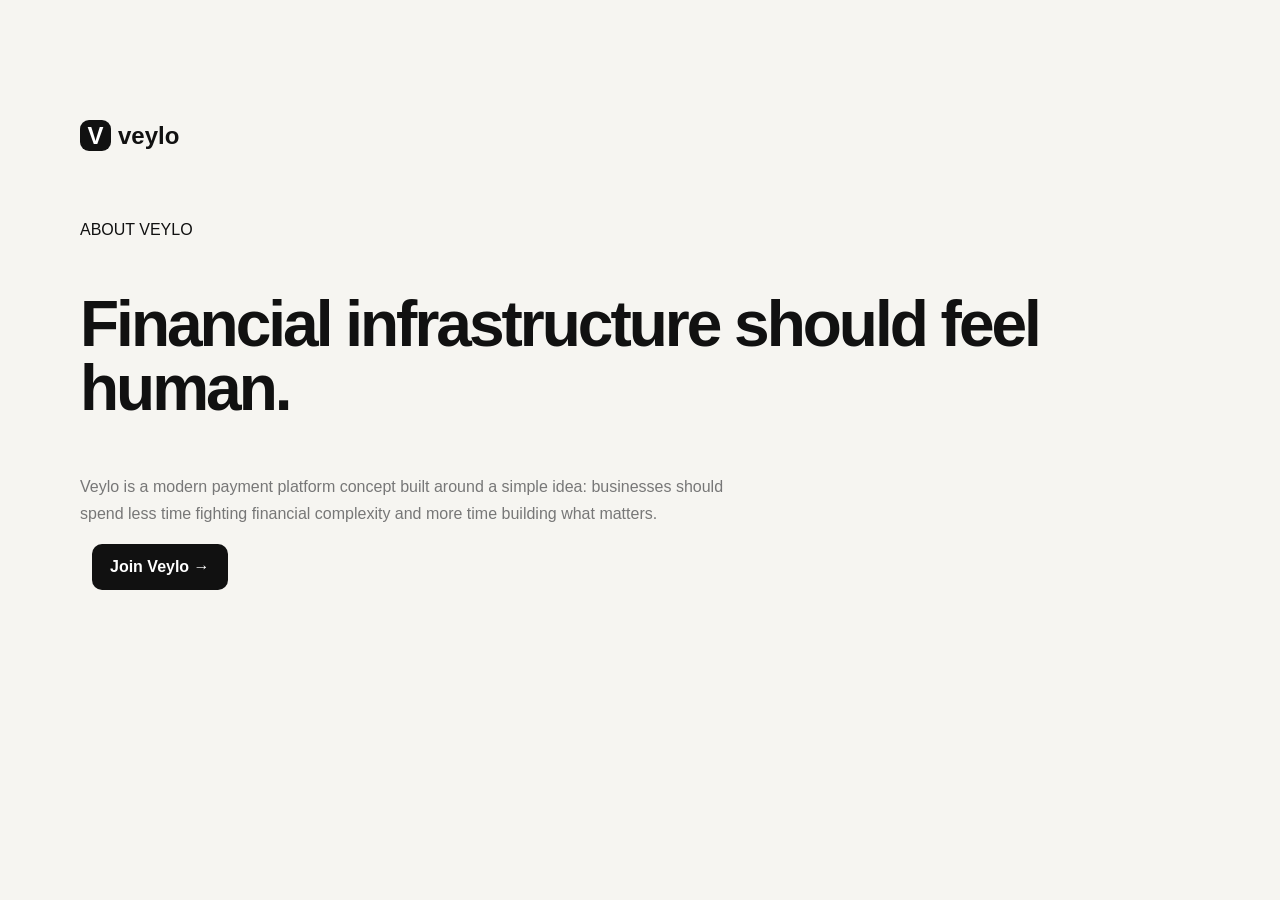
==== about.html @ 091ad1d7 "Add files via upload" ====
<!doctype html><html><head><meta charset="utf-8"><meta name="viewport" content="width=device-width,initial-scale=1"><title>About — Veylo</title><link rel="stylesheet" href="styles.css"></head><body><section class="section"><a class="brand" href="index.html"><b>V</b>veylo</a><p style="margin-top:70px">ABOUT VEYLO</p><h2>Financial infrastructure should feel human.</h2><p style="max-width:650px;color:#777;line-height:1.7">Veylo is a modern payment platform concept built around a simple idea: businesses should spend less time fighting financial complexity and more time building what matters.</p><a class="btn dark" href="signup.html">Join Veylo →</a></section></body></html>
---- styles.css ----
*{box-sizing:border-box}body{margin:0;background:#f6f5f1;color:#111;font-family:Arial,sans-serif}a{text-decoration:none;color:inherit}header{padding:22px 5%;position:absolute;width:100%;z-index:2}nav{max-width:1160px;margin:auto;display:flex;align-items:center;justify-content:space-between}.brand{font-size:24px;font-weight:800}.brand b{display:inline-grid;place-items:center;background:#111;color:#fff;width:31px;height:31px;border-radius:9px;margin-right:7px}.links{display:flex;gap:30px;color:#666;font-size:14px}.btn{display:inline-block;padding:14px 18px;border-radius:10px;font-weight:bold;margin-left:12px}.dark{background:#111;color:#fff}.light{background:#fff;color:#111}.hero{min-height:780px;padding:155px 6% 90px;display:grid;grid-template-columns:1fr 1fr;gap:70px;align-items:center;max-width:1250px;margin:auto}.hero small,.section>small,.cta small{letter-spacing:1.4px;color:#777;font-weight:bold}.hero h1{font-size:clamp(54px,7vw,88px);line-height:.96;letter-spacing:-5px;margin:25px 0}.hero em,h2 em{font-style:normal;color:#888}.hero p{max-width:560px;color:#686861;font-size:18px;line-height:1.65}.mock{height:500px;position:relative}.card{position:absolute;right:5%;top:35px;width:390px;height:235px;border-radius:24px;padding:28px;background:#151515;color:#fff;transform:rotate(5deg);box-shadow:0 30px 70px #0002}.card span{display:block;color:#aaa;font-size:11px;margin-top:65px}.card strong{font-size:38px}.card strong small{color:#aaa}.card footer{position:absolute;bottom:25px;left:28px;right:28px;display:flex;justify-content:space-between;color:#bbb}.activity{position:absolute;left:0;bottom:10px;background:#fff;border:1px solid #ddd;border-radius:20px;width:420px;padding:22px;box-shadow:0 20px 60px #0001}.activity p{font-size:13px;border-top:1px solid #eee;padding:14px 0;margin:0}.activity span{float:right;color:#27854a;font-weight:bold}.strip{text-align:center;border-block:1px solid #ddd;padding:28px;color:#777;font-size:12px;word-spacing:16px}.section{max-width:1160px;margin:auto;padding:120px 20px}.section h2,.cta h2{font-size:clamp(42px,5vw,64px);line-height:1;letter-spacing:-3px}.grid{display:grid;grid-template-columns:1fr 1fr;gap:18px;margin-top:60px}.grid article{min-height:260px;border:1px solid #ddd;border-radius:20px;padding:30px;background:#fbfaf7}.grid .darkcard{background:#171717;color:#fff}.grid h3{font-size:25px;margin-top:70px}.grid p{color:#777;line-height:1.6}.darkcard p{color:#aaa}.grid article>b{display:grid;place-items:center;width:42px;height:42px;border-radius:12px;background:#eee8ff;color:#6d4ce6}.cta{text-align:center;background:#222;color:#fff;padding:120px 20px}.cta small{color:#aaa}.cta p{color:#aaa}.cta h2{margin:20px 0 35px}footer{background:#111;color:#fff;padding:55px 6%;display:flex;justify-content:space-between;align-items:center}footer span{color:#888;font-size:12px}@media(max-width:800px){.links{display:none}.hero{grid-template-columns:1fr;padding-top:120px}.mock{height:450px}.card{width:300px}.activity{width:310px}.grid{grid-template-columns:1fr}.hero h1{letter-spacing:-3px}footer{display:block}footer span{display:block;margin-top:15px}}
.auth{min-height:100vh;display:grid;place-items:center;padding:30px;background:#f6f5f1}.authbox{width:min(480px,100%);background:#fff;border:1px solid #ddd;border-radius:22px;padding:34px}.authbox h1{font-size:38px;letter-spacing:-2px}.authbox p{color:#777;line-height:1.6}.authbox form{display:grid;gap:15px;margin-top:25px}.authbox label{font-size:13px;font-weight:bold}.authbox input,.authbox textarea{display:block;width:100%;margin-top:7px;padding:13px;border:1px solid #d8d6cf;border-radius:9px;font:inherit}.authbox button{border:0;cursor:pointer;font:inherit;width:100%;margin:5px 0 0}.back{text-align:center;font-size:13px}.back a{text-decoration:underline;font-weight:bold}
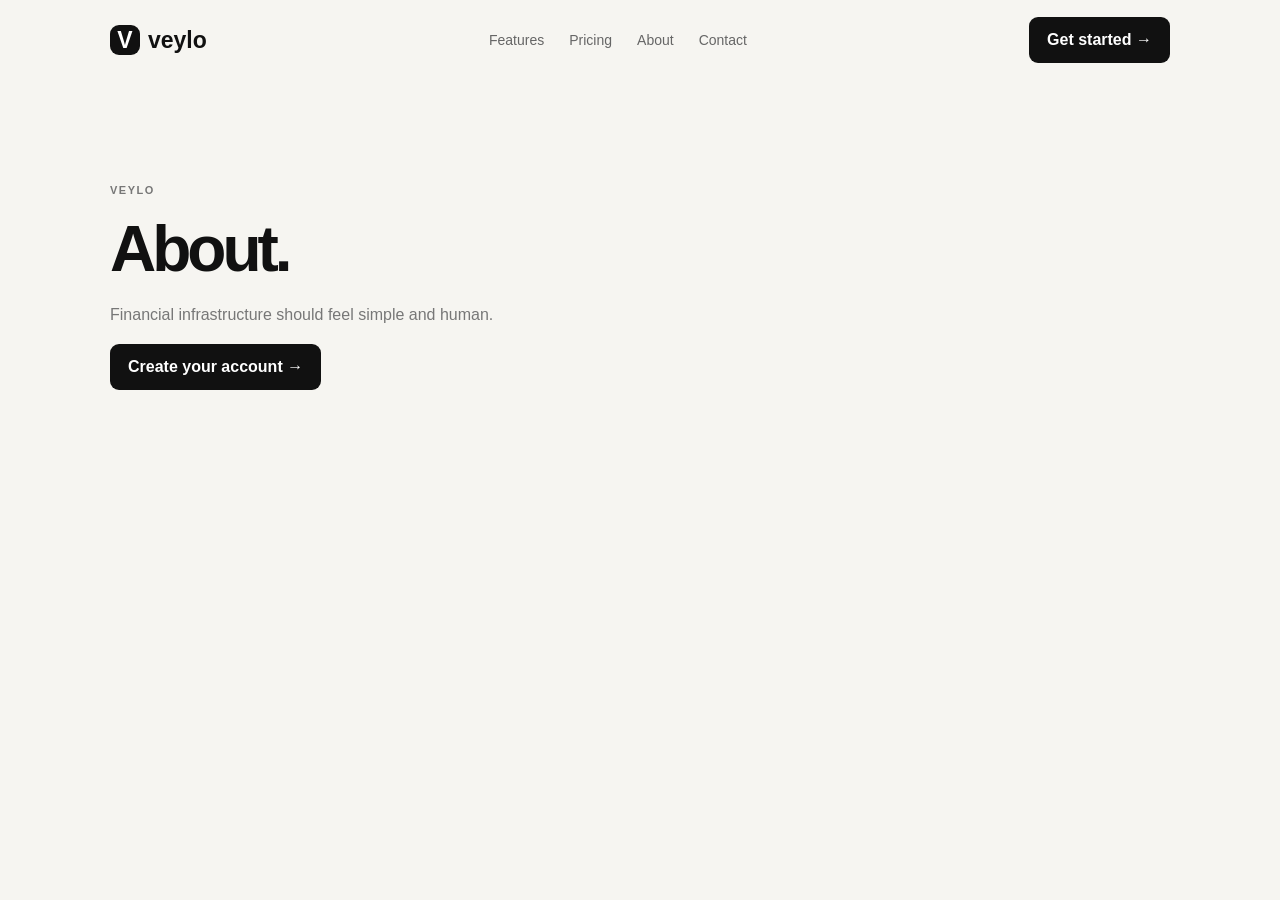
==== commit de9a0cc5: "Add files via upload" ====
--- a/about.html
+++ b/about.html
@@ -1 +1 @@
-<!doctype html><html><head><meta charset="utf-8"><meta name="viewport" content="width=device-width,initial-scale=1"><title>About — Veylo</title><link rel="stylesheet" href="styles.css"></head><body><section class="section"><a class="brand" href="index.html"><b>V</b>veylo</a><p style="margin-top:70px">ABOUT VEYLO</p><h2>Financial infrastructure should feel human.</h2><p style="max-width:650px;color:#777;line-height:1.7">Veylo is a modern payment platform concept built around a simple idea: businesses should spend less time fighting financial complexity and more time building what matters.</p><a class="btn dark" href="signup.html">Join Veylo →</a></section></body></html>
+<!doctype html><html><head><meta charset="utf-8"><meta name="viewport" content="width=device-width,initial-scale=1"><title>About — Veylo</title><link rel="stylesheet" href="styles.css"></head><body><header><nav class="nav"><a class="brand" href="index.html"><span class="mark">V</span>veylo</a><div class="links"><a href="features.html">Features</a><a href="pricing.html">Pricing</a><a href="about.html">About</a><a href="contact.html">Contact</a></div><a class="btn" href="signup.html">Get started →</a></nav></header><main class="page"><span class="eyebrow">VEYLO</span><h1>About.</h1><p>Financial infrastructure should feel simple and human.</p><a class="btn" href="signup.html">Create your account →</a></main></body></html>
--- a/styles.css
+++ b/styles.css
@@ -1,2 +1 @@
-*{box-sizing:border-box}body{margin:0;background:#f6f5f1;color:#111;font-family:Arial,sans-serif}a{text-decoration:none;color:inherit}header{padding:22px 5%;position:absolute;width:100%;z-index:2}nav{max-width:1160px;margin:auto;display:flex;align-items:center;justify-content:space-between}.brand{font-size:24px;font-weight:800}.brand b{display:inline-grid;place-items:center;background:#111;color:#fff;width:31px;height:31px;border-radius:9px;margin-right:7px}.links{display:flex;gap:30px;color:#666;font-size:14px}.btn{display:inline-block;padding:14px 18px;border-radius:10px;font-weight:bold;margin-left:12px}.dark{background:#111;color:#fff}.light{background:#fff;color:#111}.hero{min-height:780px;padding:155px 6% 90px;display:grid;grid-template-columns:1fr 1fr;gap:70px;align-items:center;max-width:1250px;margin:auto}.hero small,.section>small,.cta small{letter-spacing:1.4px;color:#777;font-weight:bold}.hero h1{font-size:clamp(54px,7vw,88px);line-height:.96;letter-spacing:-5px;margin:25px 0}.hero em,h2 em{font-style:normal;color:#888}.hero p{max-width:560px;color:#686861;font-size:18px;line-height:1.65}.mock{height:500px;position:relative}.card{position:absolute;right:5%;top:35px;width:390px;height:235px;border-radius:24px;padding:28px;background:#151515;color:#fff;transform:rotate(5deg);box-shadow:0 30px 70px #0002}.card span{display:block;color:#aaa;font-size:11px;margin-top:65px}.card strong{font-size:38px}.card strong small{color:#aaa}.card footer{position:absolute;bottom:25px;left:28px;right:28px;display:flex;justify-content:space-between;color:#bbb}.activity{position:absolute;left:0;bottom:10px;background:#fff;border:1px solid #ddd;border-radius:20px;width:420px;padding:22px;box-shadow:0 20px 60px #0001}.activity p{font-size:13px;border-top:1px solid #eee;padding:14px 0;margin:0}.activity span{float:right;color:#27854a;font-weight:bold}.strip{text-align:center;border-block:1px solid #ddd;padding:28px;color:#777;font-size:12px;word-spacing:16px}.section{max-width:1160px;margin:auto;padding:120px 20px}.section h2,.cta h2{font-size:clamp(42px,5vw,64px);line-height:1;letter-spacing:-3px}.grid{display:grid;grid-template-columns:1fr 1fr;gap:18px;margin-top:60px}.grid article{min-height:260px;border:1px solid #ddd;border-radius:20px;padding:30px;background:#fbfaf7}.grid .darkcard{background:#171717;color:#fff}.grid h3{font-size:25px;margin-top:70px}.grid p{color:#777;line-height:1.6}.darkcard p{color:#aaa}.grid article>b{display:grid;place-items:center;width:42px;height:42px;border-radius:12px;background:#eee8ff;color:#6d4ce6}.cta{text-align:center;background:#222;color:#fff;padding:120px 20px}.cta small{color:#aaa}.cta p{color:#aaa}.cta h2{margin:20px 0 35px}footer{background:#111;color:#fff;padding:55px 6%;display:flex;justify-content:space-between;align-items:center}footer span{color:#888;font-size:12px}@media(max-width:800px){.links{display:none}.hero{grid-template-columns:1fr;padding-top:120px}.mock{height:450px}.card{width:300px}.activity{width:310px}.grid{grid-template-columns:1fr}.hero h1{letter-spacing:-3px}footer{display:block}footer span{display:block;margin-top:15px}}
-.auth{min-height:100vh;display:grid;place-items:center;padding:30px;background:#f6f5f1}.authbox{width:min(480px,100%);background:#fff;border:1px solid #ddd;border-radius:22px;padding:34px}.authbox h1{font-size:38px;letter-spacing:-2px}.authbox p{color:#777;line-height:1.6}.authbox form{display:grid;gap:15px;margin-top:25px}.authbox label{font-size:13px;font-weight:bold}.authbox input,.authbox textarea{display:block;width:100%;margin-top:7px;padding:13px;border:1px solid #d8d6cf;border-radius:9px;font:inherit}.authbox button{border:0;cursor:pointer;font:inherit;width:100%;margin:5px 0 0}.back{text-align:center;font-size:13px}.back a{text-decoration:underline;font-weight:bold}
+*{box-sizing:border-box}body{margin:0;background:#f6f5f1;color:#111;font-family:Arial,sans-serif}a{text-decoration:none;color:inherit}.nav{height:80px;max-width:1100px;margin:auto;padding:0 20px;display:flex;align-items:center;justify-content:space-between;gap:24px}.brand{display:flex;align-items:center;gap:8px;font-size:23px;font-weight:800}.mark{display:grid;place-items:center;background:#111;color:#fff;width:30px;height:30px;border-radius:9px}.links{display:flex;gap:25px;color:#666;font-size:14px}.actions{display:flex;align-items:center;gap:20px}.btn{display:inline-block;background:#111;color:#fff;border:0;border-radius:9px;padding:14px 18px;font-weight:700;cursor:pointer}.ghost{background:#eee;color:#111}.hero{max-width:1100px;margin:auto;min-height:650px;padding:100px 20px;display:grid;grid-template-columns:1fr 1fr;gap:60px;align-items:center}.eyebrow{font-size:11px;letter-spacing:1.5px;color:#777;font-weight:800}.hero h1,.page h1,.dash h1,.authcard h1{font-size:clamp(44px,6vw,76px);line-height:.98;letter-spacing:-4px;margin:20px 0}.hero h1 em{font-style:normal;color:#888}.hero p,.page p,.authcard p{color:#777;line-height:1.7;max-width:560px}.visual{position:relative;height:430px}.card{position:absolute;top:25px;right:30px;width:360px;height:220px;border-radius:22px;padding:28px;background:#171717;color:white;transform:rotate(5deg);box-shadow:0 25px 70px #0002}.card small{display:block;color:#aaa;margin-top:60px}.card strong{font-size:35px;display:block;margin-top:5px}.cardfoot{position:absolute;bottom:25px;color:#aaa}.activity{position:absolute;bottom:20px;left:20px;width:390px;background:white;border:1px solid #ddd;border-radius:18px;padding:20px;box-shadow:0 20px 50px #0001}.activity p{font-size:13px;border-top:1px solid #eee;padding:10px 0;margin:0}.activity span{float:right;color:#26854a}.strip{border-block:1px solid #ddd;padding:30px;text-align:center;color:#777}.page,.dash{max-width:1100px;margin:auto;padding:100px 20px;min-height:600px}.page h1{font-size:64px}.auth{min-height:100vh;display:grid;place-items:center}.auth>main{width:min(520px,calc(100% - 28px))}.auth>.brand{width:max-content;margin:0 auto 25px}.authcard{background:white;border:1px solid #ddd;border-radius:20px;padding:32px}.authcard h1{font-size:40px}.authcard form{display:grid;gap:15px;margin-top:25px}.authcard label{display:grid;gap:7px;font-size:12px;font-weight:700}.authcard input{padding:13px;border:1px solid #d7d5cf;border-radius:8px;font:inherit}.authcard .btn{width:100%;margin-top:5px}.authcard a{font-weight:700;text-decoration:underline}#msg{font-size:13px;color:#666;min-height:18px}.dash h1{font-size:52px}.grid{display:grid;grid-template-columns:1fr 1fr;gap:18px}.dashcard{background:white;border:1px solid #ddd;border-radius:20px;padding:28px}.dashcard small{color:#777;letter-spacing:1px;font-size:10px}.dashcard strong{display:block;font-size:38px;margin:20px 0 8px}.dashcard p{color:#777}@media(max-width:750px){.links{display:none}.hero,.grid{grid-template-columns:1fr}.hero{padding-top:70px}.visual{height:390px}.card{width:290px}.activity{width:310px;left:0}.page h1,.dash h1{font-size:46px}}
